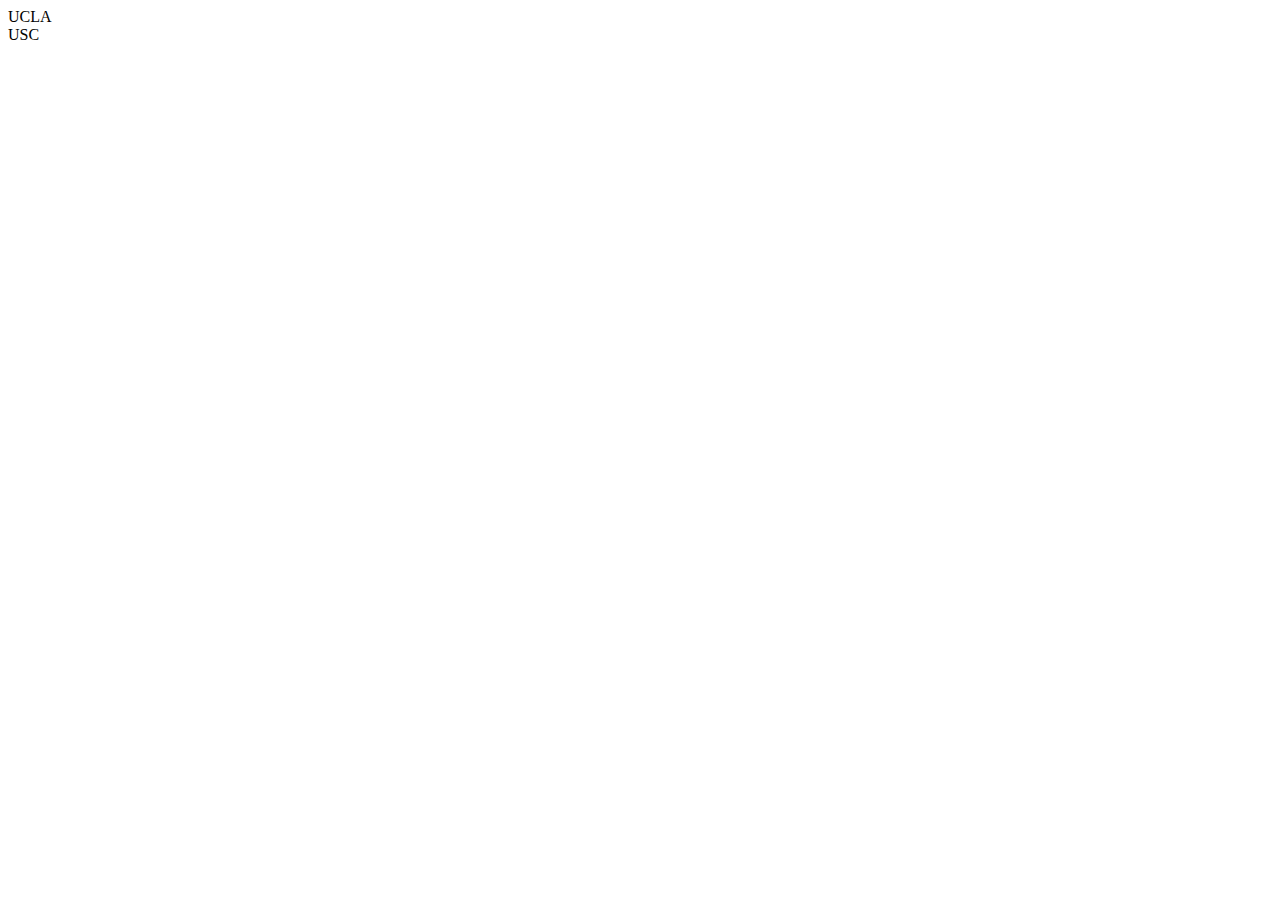
==== index.html @ 3eff333b "Rename back" ====
<!DOCTYPE html>
<html>
<head>
    <title>Snapchess</title>

    <script src="https://ajax.googleapis.com/ajax/libs/jquery/1.11.0/jquery.min.js"></script>

    <script type="text/javascript">

        $(document).ready(function(){

            $('.school').click(function(){

                var school = $(this).data('school');

                sessionStorage['school'] = school;

                location.href = 'index.php';

                // alert(school);

            });

        });

    </script>

</head>
<body>

    <div id="school_selector">

        <div class="school" data-school="ucla" id="school_1">UCLA</div>
        <div class="school" data-school="usc" id="school_2">USC</div>

    </div>

</body>
</html>
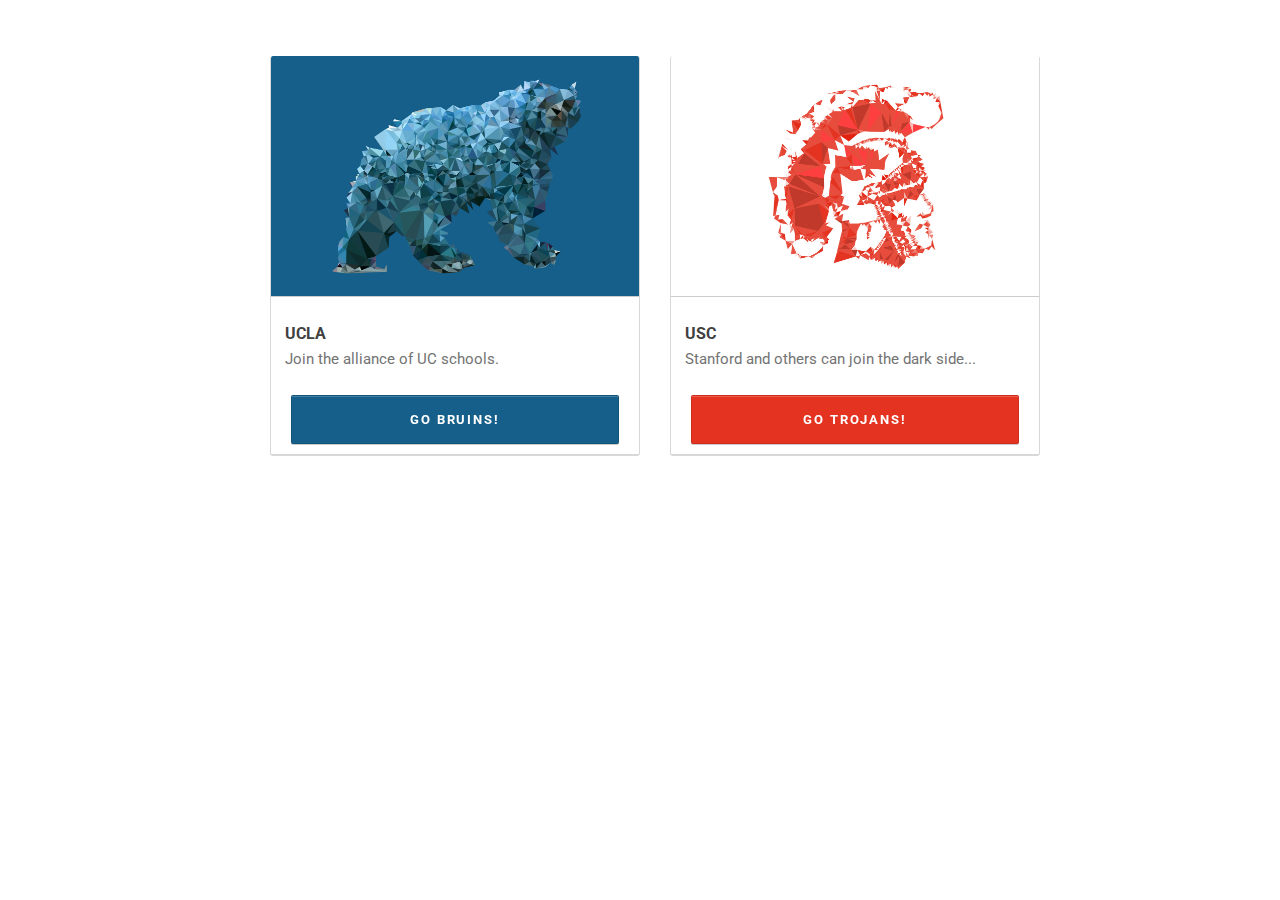
==== commit 32a17b07: "integrated index.html with css" ====
--- a/index.html
+++ b/index.html
@@ -1,6 +1,7 @@
 <!DOCTYPE html>
-<html>
-<head>
+<html lang="en">
+   <head>
+    <meta charset="utf-8">
     <title>Snapchess</title>
 
     <script src="https://ajax.googleapis.com/ajax/libs/jquery/1.11.0/jquery.min.js"></script>
@@ -15,7 +16,7 @@
 
                 sessionStorage['school'] = school;
 
-                location.href = 'index.php';
+                location.href = 'game.php';
 
                 // alert(school);
 
@@ -25,15 +26,205 @@
 
     </script>
 
-</head>
-<body>
-
-    <div id="school_selector">
-
-        <div class="school" data-school="ucla" id="school_1">UCLA</div>
-        <div class="school" data-school="usc" id="school_2">USC</div>
-
-    </div>
+    <meta http-equiv="X-UA-Compatible" content="IE=edge,chrome=1" />
+          <meta name="viewport" content="width=device-width, initial-scale=1.0">
+          <meta name="description" content="">
+          <meta name="author" content="">
+
+          <!-- Le styles -->
+          <link href='http://fonts.googleapis.com/css?family=Roboto:400,300,700' rel='stylesheet' type='text/css'>
+          <link href="assets/css/bootplus.css" rel="stylesheet">
+          <link href="assets/css/bootplus-responsive.css" rel="stylesheet">
+          <style type="text/css">
+          body {
+            padding-top: 46px;
+            padding-bottom: 40px;
+            background: url(http://getcharacters.com/assets/img/bg.jpg);
+            background-size: cover;
+          }
+          .hero-unit h1 {color: #FFF}
+          .hero-unit p {color: #F5F5F5}
+
+          .card.people .card-info {
+             display: block !important;
+             position: relative !important;
+             top: 240px !important;
+             /* display:none !important; */
+             border-top: 1px solid rgba(0,0,0,.2);
+          }
+          .card.people, .card.people .card-top {
+             width: 370px !important;
+             height: 400px !important;
+          }
+          .card.people .card-top.green {
+             background-color: #ffffff;
+          }
+          .btn{
+             line-height:0 !important;
+             position: relative !important;
+             color: #ffffff !important;
+             padding: 1.8em 3em !important;
+             font-weight: 700 !important;
+             letter-spacing: 0.15em !important;
+             text-transform: uppercase !important;
+
+             box-shadow: 0px 1px rgba(0, 0, 0, 0.2), 0px 1px rgba(255, 255, 255, 0.2) inset !important;
+             cursor: pointer !important;
+             text-align: center !important;
+             -webkit-transition: all 0.2s;
+             -moz-transition: all 0.2s;
+             -o-transition: all 0.2s;
+             transition: all 0.2s;
+          } 
+          #btn-ucla {
+             background: #155f8a !important;
+             z-index:5;
+          }
+          button#btn-ucla:hover {
+             background: #03292c !important;
+          }
+          #btn-usc {
+             background: #E43321 !important;
+             z-index:5;
+          }
+          button#btn-usc:hover {
+             background: #C0392B !important;
+          }
+          div.card.people:hover {
+             -moz-box-shadow: 3px 3px 4px #aaa;
+             -webkit-box-shadow: 3px 3px 4px #aaa;
+             box-shadow: 3px 3px 4px #aaa;
+             opacity: 1;
+          }
+          .desc {
+             font-size: 15px !important;
+          }
+          @keyframes "noiseSlide" {
+              from {
+              background-position: 0px 0px;
+          }
+          to {
+              background-position: 471px 0px;
+          }
+          }
+          @-moz-keyframes noiseSlide {
+              from {
+              background-position: 0px 0px;
+          }
+          to {
+              background-position: 471px 0px;
+          }
+          }
+          @-webkit-keyframes "noiseSlide" {
+              from {
+              background-position: 0px 0px;
+          }
+          to {
+              background-position: 471px 0px;
+          }
+          }
+          @-ms-keyframes "noiseSlide" {
+              from {
+              background-position: 0px 0px;
+          }
+          to {
+              background-position: 471px 0px;
+          }
+          }
+          @-o-keyframes "noiseSlide" {
+              from {
+              background-position: 0px 0px;
+          }
+          to {
+              background-position: 471px 0px;
+          }
+          }
+          #noise {
+             background: url(http://getcharacters.com/assets/img/noise.png);
+             position: fixed;
+             top: 0;
+             left: 0;
+             right: 0;
+             bottom: 0;
+             z-index: 1;
+             -webkit-animation: noiseSlide 20s linear infinite;
+             -ms-animation: noiseSlide 20s linear infinite;
+             -o-animation: noiseSlide 20s linear infinite;
+             animation: noiseSlide 20s linear infinite;}
+          }
+          
+           
+           
+          </style>
+          
+          <style>
+          @media (min-width: 1200px) {
+             div.container.marketing {
+                width: 800px !important;
+             }
+             .container,
+            .navbar-static-top .container,
+            .navbar-fixed-top .container,
+            .navbar-fixed-bottom .container {
+                width: 800px !important;
+             }
+           }
+    </style>
+
+          <!-- HTML5 shim, for IE6-8 support of HTML5 elements -->
+          <!--[if lt IE 9]>
+          <script src="../assets/js/html5shiv.js"></script>
+          <![endif]-->
+
+          <!-- Fav and touch icons -->
+          <link rel="apple-touch-icon-precomposed" sizes="144x144" href="assets/ico/apple-touch-icon-144-precomposed.png">
+          <link rel="apple-touch-icon-precomposed" sizes="114x114" href="assets/ico/apple-touch-icon-114-precomposed.png">
+          <link rel="apple-touch-icon-precomposed" sizes="72x72" href="assets/ico/apple-touch-icon-72-precomposed.png">
+                        <link rel="apple-touch-icon-precomposed" href="assets/ico/apple-touch-icon-57-precomposed.png">
+                                       <link rel="shortcut icon" href="assets/ico/favicon.png">
+      </head>
+    <body>
+<div id="noise"></div>
+      <!-- UCLA -->
+      <div class="container marketing" id="school_selector">
+      <div class="span4">
+        <div class="card people">
+         <div class="card-top green">
+            <a href="#">
+               <img src="assets/img/bear3.jpg" alt=""/>
+            </a>
+         </div>
+         <div class="card-info">
+            <br>
+            <a class="title" href="#">UCLA</a>
+            <div class="desc">Join the alliance of UC schools.</div>
+         </div>
+         <div class="card-bottom">
+            <button class="btn btn-block" id="btn-ucla"><div class="school" data-school="ucla" id="school_1">Go Bruins!</div></button>
+         </div>
+      </div>
+   </div>
+
+   <div class="span4">
+      <!-- USC -->
+      <div class="card people">
+         <div class="card-top green">
+            <a href="#">
+               <img src="assets/img/trojan3.jpg" alt=""/>
+            </a>
+         </div>
+         <div class="card-info">
+            <br>
+            <a class="title" href="#">USC</a>
+            <div class="desc">Stanford and others can join the dark side...</div>
+         </div>
+         <div class="card-bottom">
+            <button class="btn btn-block" id="btn-usc"><div class="school" data-school="usc" id="school_2">Go Trojans!</div></button>
+         </div>
+      </div>
+   </div>
+</div>
+
 
 </body>
-</html>
+</html>--- a/assets/css/bootplus-responsive.css
+++ b/assets/css/bootplus-responsive.css
@@ -0,0 +1,1130 @@
+/*!
+ * Bootplus Responsive v1.0.4
+ *
+ * Copyright 2013 Marcello Palmitessa
+ * Licensed under the Apache License v2.0 (http://www.apache.org/licenses/LICENSE-2.0) or the GPL v2.0 (http://www.gnu.org/licenses/gpl-2.0.html)
+ *
+  * based on Twitter Bootstrap v2.3.2
+*/
+
+.clearfix {
+  *zoom: 1;
+}
+
+.clearfix:before,
+.clearfix:after {
+  display: table;
+  line-height: 0;
+  content: "";
+}
+
+.clearfix:after {
+  clear: both;
+}
+
+.hide-text {
+  font: 0/0 a;
+  color: transparent;
+  text-shadow: none;
+  background-color: transparent;
+  border: 0;
+}
+
+.input-block-level {
+  display: block;
+  width: 100%;
+  min-height: 30px;
+  -webkit-box-sizing: border-box;
+     -moz-box-sizing: border-box;
+          box-sizing: border-box;
+}
+
+.no-background {
+  background-image: none;
+  background-repeat: no-repeat;
+}
+
+@-ms-viewport {
+  width: device-width;
+}
+
+.hidden {
+  display: none;
+  visibility: hidden;
+}
+
+.visible-phone {
+  display: none !important;
+}
+
+.visible-tablet {
+  display: none !important;
+}
+
+.hidden-desktop {
+  display: none !important;
+}
+
+.visible-desktop {
+  display: inherit !important;
+}
+
+@media (min-width: 768px) and (max-width: 979px) {
+  .hidden-desktop {
+    display: inherit !important;
+  }
+  .visible-desktop {
+    display: none !important ;
+  }
+  .visible-tablet {
+    display: inherit !important;
+  }
+  .hidden-tablet {
+    display: none !important;
+  }
+}
+
+@media (max-width: 767px) {
+  .hidden-desktop {
+    display: inherit !important;
+  }
+  .visible-desktop {
+    display: none !important;
+  }
+  .visible-phone {
+    display: inherit !important;
+  }
+  .hidden-phone {
+    display: none !important;
+  }
+}
+
+.visible-print {
+  display: none !important;
+}
+
+@media print {
+  .visible-print {
+    display: inherit !important;
+  }
+  .hidden-print {
+    display: none !important;
+  }
+}
+
+@media (min-width: 1200px) {
+  .row {
+    margin-left: -30px;
+    *zoom: 1;
+  }
+  .row:before,
+  .row:after {
+    display: table;
+    line-height: 0;
+    content: "";
+  }
+  .row:after {
+    clear: both;
+  }
+  [class*="span"] {
+    float: left;
+    min-height: 1px;
+    margin-left: 30px;
+  }
+  .container,
+  .navbar-static-top .container,
+  .navbar-fixed-top .container,
+  .navbar-fixed-bottom .container {
+    width: 1170px;
+  }
+  .span12 {
+    width: 1170px;
+  }
+  .span11 {
+    width: 1070px;
+  }
+  .span10 {
+    width: 970px;
+  }
+  .span9 {
+    width: 870px;
+  }
+  .span8 {
+    width: 770px;
+  }
+  .span7 {
+    width: 670px;
+  }
+  .span6 {
+    width: 570px;
+  }
+  .span5 {
+    width: 470px;
+  }
+  .span4 {
+    width: 370px;
+  }
+  .span3 {
+    width: 270px;
+  }
+  .span2 {
+    width: 170px;
+  }
+  .span1 {
+    width: 70px;
+  }
+  .offset12 {
+    margin-left: 1230px;
+  }
+  .offset11 {
+    margin-left: 1130px;
+  }
+  .offset10 {
+    margin-left: 1030px;
+  }
+  .offset9 {
+    margin-left: 930px;
+  }
+  .offset8 {
+    margin-left: 830px;
+  }
+  .offset7 {
+    margin-left: 730px;
+  }
+  .offset6 {
+    margin-left: 630px;
+  }
+  .offset5 {
+    margin-left: 530px;
+  }
+  .offset4 {
+    margin-left: 430px;
+  }
+  .offset3 {
+    margin-left: 330px;
+  }
+  .offset2 {
+    margin-left: 230px;
+  }
+  .offset1 {
+    margin-left: 130px;
+  }
+  .row-fluid {
+    width: 100%;
+    *zoom: 1;
+  }
+  .row-fluid:before,
+  .row-fluid:after {
+    display: table;
+    line-height: 0;
+    content: "";
+  }
+  .row-fluid:after {
+    clear: both;
+  }
+  .row-fluid [class*="span"] {
+    display: block;
+    float: left;
+    width: 100%;
+    min-height: 30px;
+    margin-left: 2.564102564102564%;
+    *margin-left: 2.5109110747408616%;
+    -webkit-box-sizing: border-box;
+       -moz-box-sizing: border-box;
+            box-sizing: border-box;
+  }
+  .row-fluid [class*="span"]:first-child {
+    margin-left: 0;
+  }
+  .row-fluid .controls-row [class*="span"] + [class*="span"] {
+    margin-left: 2.564102564102564%;
+  }
+  .row-fluid .span12 {
+    width: 100%;
+    *width: 99.94680851063829%;
+  }
+  .row-fluid .span11 {
+    width: 91.45299145299145%;
+    *width: 91.39979996362975%;
+  }
+  .row-fluid .span10 {
+    width: 82.90598290598291%;
+    *width: 82.8527914166212%;
+  }
+  .row-fluid .span9 {
+    width: 74.35897435897436%;
+    *width: 74.30578286961266%;
+  }
+  .row-fluid .span8 {
+    width: 65.81196581196582%;
+    *width: 65.75877432260411%;
+  }
+  .row-fluid .span7 {
+    width: 57.26495726495726%;
+    *width: 57.21176577559556%;
+  }
+  .row-fluid .span6 {
+    width: 48.717948717948715%;
+    *width: 48.664757228587014%;
+  }
+  .row-fluid .span5 {
+    width: 40.17094017094017%;
+    *width: 40.11774868157847%;
+  }
+  .row-fluid .span4 {
+    width: 31.623931623931625%;
+    *width: 31.570740134569924%;
+  }
+  .row-fluid .span3 {
+    width: 23.076923076923077%;
+    *width: 23.023731587561375%;
+  }
+  .row-fluid .span2 {
+    width: 14.52991452991453%;
+    *width: 14.476723040552828%;
+  }
+  .row-fluid .span1 {
+    width: 5.982905982905983%;
+    *width: 5.929714493544281%;
+  }
+  .row-fluid .offset12 {
+    margin-left: 105.12820512820512%;
+    *margin-left: 105.02182214948171%;
+  }
+  .row-fluid .offset12:first-child {
+    margin-left: 102.56410256410257%;
+    *margin-left: 102.45771958537915%;
+  }
+  .row-fluid .offset11 {
+    margin-left: 96.58119658119658%;
+    *margin-left: 96.47481360247316%;
+  }
+  .row-fluid .offset11:first-child {
+    margin-left: 94.01709401709402%;
+    *margin-left: 93.91071103837061%;
+  }
+  .row-fluid .offset10 {
+    margin-left: 88.03418803418803%;
+    *margin-left: 87.92780505546462%;
+  }
+  .row-fluid .offset10:first-child {
+    margin-left: 85.47008547008548%;
+    *margin-left: 85.36370249136206%;
+  }
+  .row-fluid .offset9 {
+    margin-left: 79.48717948717949%;
+    *margin-left: 79.38079650845607%;
+  }
+  .row-fluid .offset9:first-child {
+    margin-left: 76.92307692307693%;
+    *margin-left: 76.81669394435352%;
+  }
+  .row-fluid .offset8 {
+    margin-left: 70.94017094017094%;
+    *margin-left: 70.83378796144753%;
+  }
+  .row-fluid .offset8:first-child {
+    margin-left: 68.37606837606839%;
+    *margin-left: 68.26968539734497%;
+  }
+  .row-fluid .offset7 {
+    margin-left: 62.393162393162385%;
+    *margin-left: 62.28677941443899%;
+  }
+  .row-fluid .offset7:first-child {
+    margin-left: 59.82905982905982%;
+    *margin-left: 59.72267685033642%;
+  }
+  .row-fluid .offset6 {
+    margin-left: 53.84615384615384%;
+    *margin-left: 53.739770867430444%;
+  }
+  .row-fluid .offset6:first-child {
+    margin-left: 51.28205128205128%;
+    *margin-left: 51.175668303327875%;
+  }
+  .row-fluid .offset5 {
+    margin-left: 45.299145299145295%;
+    *margin-left: 45.1927623204219%;
+  }
+  .row-fluid .offset5:first-child {
+    margin-left: 42.73504273504273%;
+    *margin-left: 42.62865975631933%;
+  }
+  .row-fluid .offset4 {
+    margin-left: 36.75213675213675%;
+    *margin-left: 36.645753773413354%;
+  }
+  .row-fluid .offset4:first-child {
+    margin-left: 34.18803418803419%;
+    *margin-left: 34.081651209310785%;
+  }
+  .row-fluid .offset3 {
+    margin-left: 28.205128205128204%;
+    *margin-left: 28.0987452264048%;
+  }
+  .row-fluid .offset3:first-child {
+    margin-left: 25.641025641025642%;
+    *margin-left: 25.53464266230224%;
+  }
+  .row-fluid .offset2 {
+    margin-left: 19.65811965811966%;
+    *margin-left: 19.551736679396257%;
+  }
+  .row-fluid .offset2:first-child {
+    margin-left: 17.094017094017094%;
+    *margin-left: 16.98763411529369%;
+  }
+  .row-fluid .offset1 {
+    margin-left: 11.11111111111111%;
+    *margin-left: 11.004728132387708%;
+  }
+  .row-fluid .offset1:first-child {
+    margin-left: 8.547008547008547%;
+    *margin-left: 8.440625568285142%;
+  }
+  input,
+  textarea,
+  .uneditable-input {
+    margin-left: 0;
+  }
+  .controls-row [class*="span"] + [class*="span"] {
+    margin-left: 30px;
+  }
+  input.span12,
+  textarea.span12,
+  .uneditable-input.span12 {
+    width: 1156px;
+  }
+  input.span11,
+  textarea.span11,
+  .uneditable-input.span11 {
+    width: 1056px;
+  }
+  input.span10,
+  textarea.span10,
+  .uneditable-input.span10 {
+    width: 956px;
+  }
+  input.span9,
+  textarea.span9,
+  .uneditable-input.span9 {
+    width: 856px;
+  }
+  input.span8,
+  textarea.span8,
+  .uneditable-input.span8 {
+    width: 756px;
+  }
+  input.span7,
+  textarea.span7,
+  .uneditable-input.span7 {
+    width: 656px;
+  }
+  input.span6,
+  textarea.span6,
+  .uneditable-input.span6 {
+    width: 556px;
+  }
+  input.span5,
+  textarea.span5,
+  .uneditable-input.span5 {
+    width: 456px;
+  }
+  input.span4,
+  textarea.span4,
+  .uneditable-input.span4 {
+    width: 356px;
+  }
+  input.span3,
+  textarea.span3,
+  .uneditable-input.span3 {
+    width: 256px;
+  }
+  input.span2,
+  textarea.span2,
+  .uneditable-input.span2 {
+    width: 156px;
+  }
+  input.span1,
+  textarea.span1,
+  .uneditable-input.span1 {
+    width: 56px;
+  }
+  .thumbnails {
+    margin-left: -30px;
+  }
+  .thumbnails > li {
+    margin-left: 30px;
+  }
+  .row-fluid .thumbnails {
+    margin-left: 0;
+  }
+}
+
+@media (min-width: 768px) and (max-width: 979px) {
+  .row {
+    margin-left: -20px;
+    *zoom: 1;
+  }
+  .row:before,
+  .row:after {
+    display: table;
+    line-height: 0;
+    content: "";
+  }
+  .row:after {
+    clear: both;
+  }
+  [class*="span"] {
+    float: left;
+    min-height: 1px;
+    margin-left: 20px;
+  }
+  .container,
+  .navbar-static-top .container,
+  .navbar-fixed-top .container,
+  .navbar-fixed-bottom .container {
+    width: 724px;
+  }
+  .span12 {
+    width: 724px;
+  }
+  .span11 {
+    width: 662px;
+  }
+  .span10 {
+    width: 600px;
+  }
+  .span9 {
+    width: 538px;
+  }
+  .span8 {
+    width: 476px;
+  }
+  .span7 {
+    width: 414px;
+  }
+  .span6 {
+    width: 352px;
+  }
+  .span5 {
+    width: 290px;
+  }
+  .span4 {
+    width: 228px;
+  }
+  .span3 {
+    width: 166px;
+  }
+  .span2 {
+    width: 104px;
+  }
+  .span1 {
+    width: 42px;
+  }
+  .offset12 {
+    margin-left: 764px;
+  }
+  .offset11 {
+    margin-left: 702px;
+  }
+  .offset10 {
+    margin-left: 640px;
+  }
+  .offset9 {
+    margin-left: 578px;
+  }
+  .offset8 {
+    margin-left: 516px;
+  }
+  .offset7 {
+    margin-left: 454px;
+  }
+  .offset6 {
+    margin-left: 392px;
+  }
+  .offset5 {
+    margin-left: 330px;
+  }
+  .offset4 {
+    margin-left: 268px;
+  }
+  .offset3 {
+    margin-left: 206px;
+  }
+  .offset2 {
+    margin-left: 144px;
+  }
+  .offset1 {
+    margin-left: 82px;
+  }
+  .row-fluid {
+    width: 100%;
+    *zoom: 1;
+  }
+  .row-fluid:before,
+  .row-fluid:after {
+    display: table;
+    line-height: 0;
+    content: "";
+  }
+  .row-fluid:after {
+    clear: both;
+  }
+  .row-fluid [class*="span"] {
+    display: block;
+    float: left;
+    width: 100%;
+    min-height: 30px;
+    margin-left: 2.7624309392265194%;
+    *margin-left: 2.709239449864817%;
+    -webkit-box-sizing: border-box;
+       -moz-box-sizing: border-box;
+            box-sizing: border-box;
+  }
+  .row-fluid [class*="span"]:first-child {
+    margin-left: 0;
+  }
+  .row-fluid .controls-row [class*="span"] + [class*="span"] {
+    margin-left: 2.7624309392265194%;
+  }
+  .row-fluid .span12 {
+    width: 100%;
+    *width: 99.94680851063829%;
+  }
+  .row-fluid .span11 {
+    width: 91.43646408839778%;
+    *width: 91.38327259903608%;
+  }
+  .row-fluid .span10 {
+    width: 82.87292817679558%;
+    *width: 82.81973668743387%;
+  }
+  .row-fluid .span9 {
+    width: 74.30939226519337%;
+    *width: 74.25620077583166%;
+  }
+  .row-fluid .span8 {
+    width: 65.74585635359117%;
+    *width: 65.69266486422946%;
+  }
+  .row-fluid .span7 {
+    width: 57.18232044198895%;
+    *width: 57.12912895262725%;
+  }
+  .row-fluid .span6 {
+    width: 48.61878453038674%;
+    *width: 48.56559304102504%;
+  }
+  .row-fluid .span5 {
+    width: 40.05524861878453%;
+    *width: 40.00205712942283%;
+  }
+  .row-fluid .span4 {
+    width: 31.491712707182323%;
+    *width: 31.43852121782062%;
+  }
+  .row-fluid .span3 {
+    width: 22.92817679558011%;
+    *width: 22.87498530621841%;
+  }
+  .row-fluid .span2 {
+    width: 14.3646408839779%;
+    *width: 14.311449394616199%;
+  }
+  .row-fluid .span1 {
+    width: 5.801104972375691%;
+    *width: 5.747913483013988%;
+  }
+  .row-fluid .offset12 {
+    margin-left: 105.52486187845304%;
+    *margin-left: 105.41847889972962%;
+  }
+  .row-fluid .offset12:first-child {
+    margin-left: 102.76243093922652%;
+    *margin-left: 102.6560479605031%;
+  }
+  .row-fluid .offset11 {
+    margin-left: 96.96132596685082%;
+    *margin-left: 96.8549429881274%;
+  }
+  .row-fluid .offset11:first-child {
+    margin-left: 94.1988950276243%;
+    *margin-left: 94.09251204890089%;
+  }
+  .row-fluid .offset10 {
+    margin-left: 88.39779005524862%;
+    *margin-left: 88.2914070765252%;
+  }
+  .row-fluid .offset10:first-child {
+    margin-left: 85.6353591160221%;
+    *margin-left: 85.52897613729868%;
+  }
+  .row-fluid .offset9 {
+    margin-left: 79.8342541436464%;
+    *margin-left: 79.72787116492299%;
+  }
+  .row-fluid .offset9:first-child {
+    margin-left: 77.07182320441989%;
+    *margin-left: 76.96544022569647%;
+  }
+  .row-fluid .offset8 {
+    margin-left: 71.2707182320442%;
+    *margin-left: 71.16433525332079%;
+  }
+  .row-fluid .offset8:first-child {
+    margin-left: 68.50828729281768%;
+    *margin-left: 68.40190431409427%;
+  }
+  .row-fluid .offset7 {
+    margin-left: 62.70718232044199%;
+    *margin-left: 62.600799341718584%;
+  }
+  .row-fluid .offset7:first-child {
+    margin-left: 59.94475138121547%;
+    *margin-left: 59.838368402492065%;
+  }
+  .row-fluid .offset6 {
+    margin-left: 54.14364640883978%;
+    *margin-left: 54.037263430116376%;
+  }
+  .row-fluid .offset6:first-child {
+    margin-left: 51.38121546961326%;
+    *margin-left: 51.27483249088986%;
+  }
+  .row-fluid .offset5 {
+    margin-left: 45.58011049723757%;
+    *margin-left: 45.47372751851417%;
+  }
+  .row-fluid .offset5:first-child {
+    margin-left: 42.81767955801105%;
+    *margin-left: 42.71129657928765%;
+  }
+  .row-fluid .offset4 {
+    margin-left: 37.01657458563536%;
+    *margin-left: 36.91019160691196%;
+  }
+  .row-fluid .offset4:first-child {
+    margin-left: 34.25414364640884%;
+    *margin-left: 34.14776066768544%;
+  }
+  .row-fluid .offset3 {
+    margin-left: 28.45303867403315%;
+    *margin-left: 28.346655695309746%;
+  }
+  .row-fluid .offset3:first-child {
+    margin-left: 25.69060773480663%;
+    *margin-left: 25.584224756083227%;
+  }
+  .row-fluid .offset2 {
+    margin-left: 19.88950276243094%;
+    *margin-left: 19.783119783707537%;
+  }
+  .row-fluid .offset2:first-child {
+    margin-left: 17.12707182320442%;
+    *margin-left: 17.02068884448102%;
+  }
+  .row-fluid .offset1 {
+    margin-left: 11.32596685082873%;
+    *margin-left: 11.219583872105325%;
+  }
+  .row-fluid .offset1:first-child {
+    margin-left: 8.56353591160221%;
+    *margin-left: 8.457152932878806%;
+  }
+  input,
+  textarea,
+  .uneditable-input {
+    margin-left: 0;
+  }
+  .controls-row [class*="span"] + [class*="span"] {
+    margin-left: 20px;
+  }
+  input.span12,
+  textarea.span12,
+  .uneditable-input.span12 {
+    width: 710px;
+  }
+  input.span11,
+  textarea.span11,
+  .uneditable-input.span11 {
+    width: 648px;
+  }
+  input.span10,
+  textarea.span10,
+  .uneditable-input.span10 {
+    width: 586px;
+  }
+  input.span9,
+  textarea.span9,
+  .uneditable-input.span9 {
+    width: 524px;
+  }
+  input.span8,
+  textarea.span8,
+  .uneditable-input.span8 {
+    width: 462px;
+  }
+  input.span7,
+  textarea.span7,
+  .uneditable-input.span7 {
+    width: 400px;
+  }
+  input.span6,
+  textarea.span6,
+  .uneditable-input.span6 {
+    width: 338px;
+  }
+  input.span5,
+  textarea.span5,
+  .uneditable-input.span5 {
+    width: 276px;
+  }
+  input.span4,
+  textarea.span4,
+  .uneditable-input.span4 {
+    width: 214px;
+  }
+  input.span3,
+  textarea.span3,
+  .uneditable-input.span3 {
+    width: 152px;
+  }
+  input.span2,
+  textarea.span2,
+  .uneditable-input.span2 {
+    width: 90px;
+  }
+  input.span1,
+  textarea.span1,
+  .uneditable-input.span1 {
+    width: 28px;
+  }
+}
+
+@media (max-width: 767px) {
+  body {
+    padding-right: 20px;
+    padding-left: 20px;
+  }
+  .navbar-fixed-top,
+  .navbar-fixed-bottom,
+  .navbar-static-top {
+    margin-right: -20px;
+    margin-left: -20px;
+  }
+  .container-fluid {
+    padding: 0;
+  }
+  .dl-horizontal dt {
+    float: none;
+    width: auto;
+    clear: none;
+    text-align: left;
+  }
+  .dl-horizontal dd {
+    margin-left: 0;
+  }
+  .container {
+    width: auto;
+  }
+  .row-fluid {
+    width: 100%;
+  }
+  .row,
+  .thumbnails {
+    margin-left: 0;
+  }
+  .thumbnails > li {
+    float: none;
+    margin-left: 0;
+  }
+  [class*="span"],
+  .uneditable-input[class*="span"],
+  .row-fluid [class*="span"] {
+    display: block;
+    float: none;
+    width: 100%;
+    margin-left: 0;
+    -webkit-box-sizing: border-box;
+       -moz-box-sizing: border-box;
+            box-sizing: border-box;
+  }
+  .span12,
+  .row-fluid .span12 {
+    width: 100%;
+    -webkit-box-sizing: border-box;
+       -moz-box-sizing: border-box;
+            box-sizing: border-box;
+  }
+  .row-fluid [class*="offset"]:first-child {
+    margin-left: 0;
+  }
+  .input-large,
+  .input-xlarge,
+  .input-xxlarge,
+  input[class*="span"],
+  select[class*="span"],
+  textarea[class*="span"],
+  .uneditable-input {
+    display: block;
+    width: 100%;
+    min-height: 30px;
+    -webkit-box-sizing: border-box;
+       -moz-box-sizing: border-box;
+            box-sizing: border-box;
+  }
+  .input-prepend input,
+  .input-append input,
+  .input-prepend input[class*="span"],
+  .input-append input[class*="span"] {
+    display: inline-block;
+    width: auto;
+  }
+  .controls-row [class*="span"] + [class*="span"] {
+    margin-left: 0;
+  }
+  .modal {
+    position: fixed;
+    top: 20px;
+    right: 20px;
+    left: 20px;
+    width: auto;
+    margin: 0;
+  }
+  .modal.fade {
+    top: -100px;
+  }
+  .modal.fade.in {
+    top: 20px;
+  }
+}
+
+@media (max-width: 480px) {
+  .nav-collapse {
+    -webkit-transform: translate3d(0, 0, 0);
+  }
+  .page-header h1 small {
+    display: block;
+    line-height: 20px;
+  }
+  input[type="checkbox"],
+  input[type="radio"] {
+    border: 1px solid #ccc;
+  }
+  .form-horizontal .control-label {
+    float: none;
+    width: auto;
+    padding-top: 0;
+    text-align: left;
+  }
+  .form-horizontal .controls {
+    margin-left: 0;
+  }
+  .form-horizontal .control-list {
+    padding-top: 0;
+  }
+  .form-horizontal .form-actions {
+    padding-right: 10px;
+    padding-left: 10px;
+  }
+  .media .pull-left,
+  .media .pull-right {
+    display: block;
+    float: none;
+    margin-bottom: 10px;
+  }
+  .media-object {
+    margin-right: 0;
+    margin-left: 0;
+  }
+  .modal {
+    top: 10px;
+    right: 10px;
+    left: 10px;
+  }
+  .modal-header .close {
+    padding: 10px;
+    margin: -10px;
+  }
+  .carousel-caption {
+    position: static;
+  }
+}
+
+@media (max-width: 979px) {
+  body {
+    padding-top: 0;
+  }
+  .navbar-fixed-top,
+  .navbar-fixed-bottom {
+    position: static;
+  }
+  .navbar-fixed-top {
+    margin-bottom: 20px;
+  }
+  .navbar-fixed-bottom {
+    margin-top: 20px;
+  }
+  .navbar-fixed-top .navbar-inner,
+  .navbar-fixed-bottom .navbar-inner {
+    padding: 5px;
+  }
+  .navbar .container {
+    width: auto;
+    padding: 0;
+  }
+  .navbar .brand {
+    padding-right: 10px;
+    padding-left: 10px;
+    margin: 0 0 0 -5px;
+  }
+  .nav-collapse {
+    clear: both;
+  }
+  .nav-collapse .nav {
+    float: none;
+    margin: 0 0 10px;
+  }
+  .nav-collapse .nav > li {
+    float: none;
+  }
+  .nav-collapse .nav > li > a {
+    margin-bottom: 2px;
+  }
+  .nav-collapse .nav > .divider-vertical {
+    display: none;
+  }
+  .nav-collapse .nav .nav-header {
+    color: #737373;
+    text-shadow: none;
+  }
+  .nav-collapse .nav > li > a,
+  .nav-collapse .dropdown-menu a {
+    padding: 9px 15px;
+    font-weight: bold;
+    color: #737373;
+    -webkit-border-radius: 3px;
+       -moz-border-radius: 3px;
+            border-radius: 3px;
+  }
+  .nav-collapse .btn {
+    padding: 4px 10px 4px;
+    font-weight: normal;
+    -webkit-border-radius: 2px;
+       -moz-border-radius: 2px;
+            border-radius: 2px;
+  }
+  .nav-collapse .dropdown-menu li + li a {
+    margin-bottom: 2px;
+  }
+  .nav-collapse .nav > li > a:hover,
+  .nav-collapse .nav > li > a:focus,
+  .nav-collapse .dropdown-menu a:hover,
+  .nav-collapse .dropdown-menu a:focus {
+    background-color: #f5f5f5;
+  }
+  .navbar-inverse .nav-collapse .nav > li > a,
+  .navbar-inverse .nav-collapse .dropdown-menu a {
+    color: #999999;
+  }
+  .navbar-inverse .nav-collapse .nav > li > a:hover,
+  .navbar-inverse .nav-collapse .nav > li > a:focus,
+  .navbar-inverse .nav-collapse .dropdown-menu a:hover,
+  .navbar-inverse .nav-collapse .dropdown-menu a:focus {
+    background-color: #ffffff;
+  }
+  .nav-collapse.in .btn-group {
+    padding: 0;
+    margin-top: 5px;
+  }
+  .nav-collapse .dropdown-menu {
+    position: static;
+    top: auto;
+    left: auto;
+    display: none;
+    float: none;
+    max-width: none;
+    padding: 0;
+    margin: 0 15px;
+    background-color: transparent;
+    border: none;
+    -webkit-border-radius: 0;
+       -moz-border-radius: 0;
+            border-radius: 0;
+    -webkit-box-shadow: none;
+       -moz-box-shadow: none;
+            box-shadow: none;
+  }
+  .nav-collapse .open > .dropdown-menu {
+    display: block;
+  }
+  .nav-collapse .dropdown-menu:before,
+  .nav-collapse .dropdown-menu:after {
+    display: none;
+  }
+  .nav-collapse .dropdown-menu .divider {
+    display: none;
+  }
+  .nav-collapse .nav > li > .dropdown-menu:before,
+  .nav-collapse .nav > li > .dropdown-menu:after {
+    display: none;
+  }
+  .nav-collapse .navbar-form,
+  .nav-collapse .navbar-search {
+    float: none;
+    padding: 10px 15px;
+    margin: 10px 0;
+    border-top: 1px solid #f5f5f5;
+    border-bottom: 1px solid #f5f5f5;
+    -webkit-box-shadow: inset 0 1px 0 rgba(255, 255, 255, 0.1), 0 1px 0 rgba(255, 255, 255, 0.1);
+       -moz-box-shadow: inset 0 1px 0 rgba(255, 255, 255, 0.1), 0 1px 0 rgba(255, 255, 255, 0.1);
+            box-shadow: inset 0 1px 0 rgba(255, 255, 255, 0.1), 0 1px 0 rgba(255, 255, 255, 0.1);
+  }
+  .navbar-inverse .nav-collapse .navbar-form,
+  .navbar-inverse .nav-collapse .navbar-search {
+    border-top-color: #ffffff;
+    border-bottom-color: #ffffff;
+  }
+  .navbar .nav-collapse .nav.pull-right {
+    float: none;
+    margin-left: 0;
+  }
+  .nav-collapse,
+  .nav-collapse.collapse {
+    height: 0;
+    overflow: hidden;
+  }
+  .navbar .btn-navbar {
+    display: block;
+  }
+  .navbar-static .navbar-inner {
+    padding-right: 10px;
+    padding-left: 10px;
+  }
+}
+
+@media (min-width: 980px) {
+  .nav-collapse.collapse {
+    height: auto !important;
+    overflow: visible !important;
+  }
+}
+
+@media (max-width: 979px) {
+  .nav-collapse .nav > li > a,
+  .nav-collapse .dropdown-menu a {
+    border: 0;
+    border-left: 2px solid transparent;
+    -webkit-border-radius: 0;
+       -moz-border-radius: 0;
+            border-radius: 0;
+  }
+  .nav-collapse .nav > li > a:hover,
+  .nav-collapse .nav > li > a:focus,
+  .nav-collapse .dropdown-menu a:hover,
+  .nav-collapse .dropdown-menu a:focus {
+    border-color: #427fed;
+  }
+}
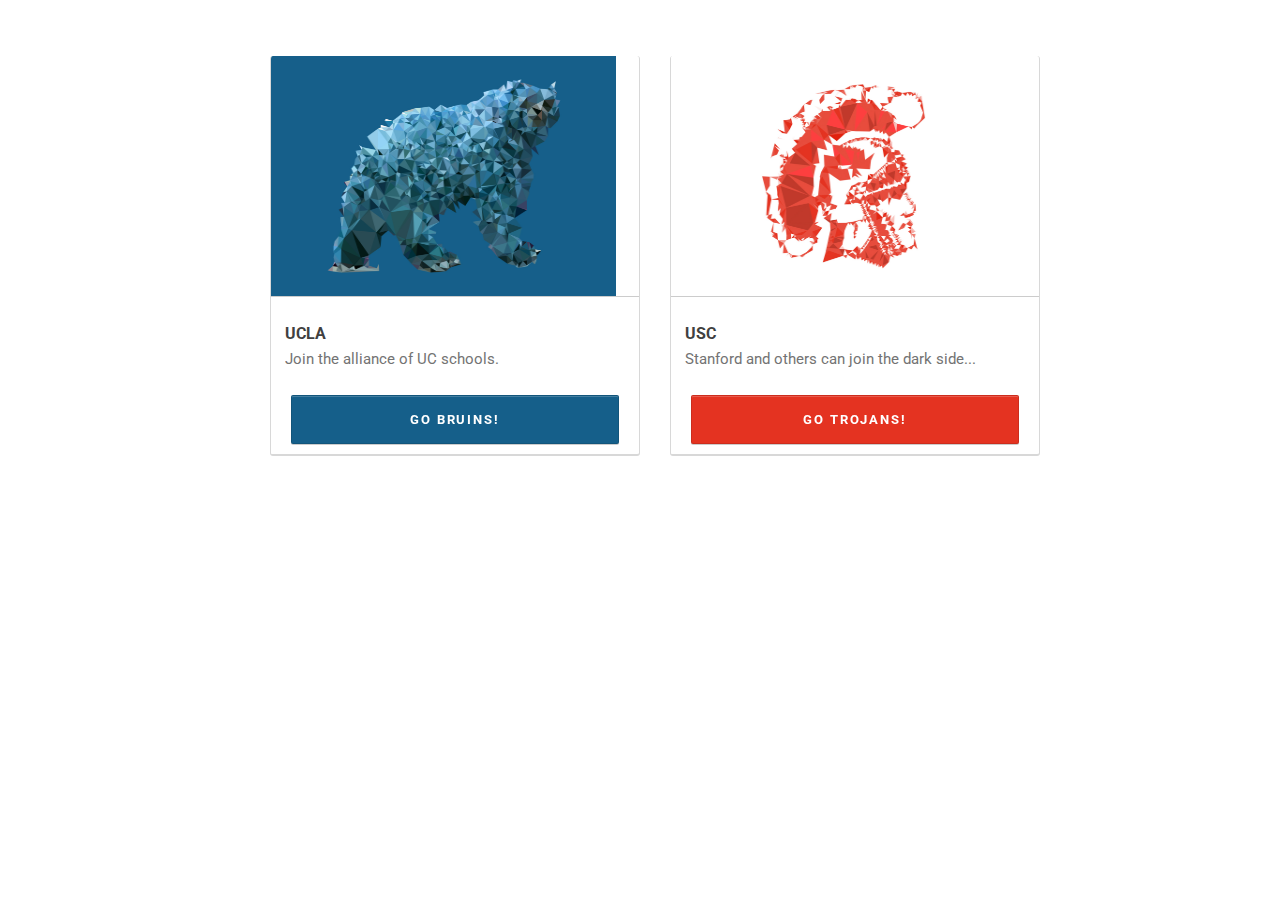
==== commit 4f57f2c8: "homepage made responsive" ====
--- a/index.html
+++ b/index.html
@@ -16,7 +16,7 @@
 
                 sessionStorage['school'] = school;
 
-                location.href = 'game.php';
+                location.href = 'index.php';
 
                 // alert(school);
 
@@ -53,7 +53,7 @@
              border-top: 1px solid rgba(0,0,0,.2);
           }
           .card.people, .card.people .card-top {
-             width: 370px !important;
+             width: 345px !important;
              height: 400px !important;
           }
           .card.people .card-top.green {
@@ -98,6 +98,9 @@
           }
           .desc {
              font-size: 15px !important;
+          }
+          img {
+            height: 240px !important;
           }
           @keyframes "noiseSlide" {
               from {
@@ -168,6 +171,9 @@
             .navbar-fixed-bottom .container {
                 width: 800px !important;
              }
+             .card.people {
+                width: 370px !important;
+             } 
            }
     </style>
 
@@ -200,7 +206,7 @@
             <div class="desc">Join the alliance of UC schools.</div>
          </div>
          <div class="card-bottom">
-            <button class="btn btn-block" id="btn-ucla"><div class="school" data-school="ucla" id="school_1">Go Bruins!</div></button>
+            <div class="school" data-school="ucla" id="school_1"><button class="btn btn-block" id="btn-ucla">Go Bruins!</button></div>
          </div>
       </div>
    </div>
@@ -219,7 +225,7 @@
             <div class="desc">Stanford and others can join the dark side...</div>
          </div>
          <div class="card-bottom">
-            <button class="btn btn-block" id="btn-usc"><div class="school" data-school="usc" id="school_2">Go Trojans!</div></button>
+            <div class="school" data-school="usc" id="school_2"><button class="btn btn-block" id="btn-usc">Go Trojans!</button></div>
          </div>
       </div>
    </div>
@@ -227,4 +233,4 @@
 
 
 </body>
-</html>+</html>
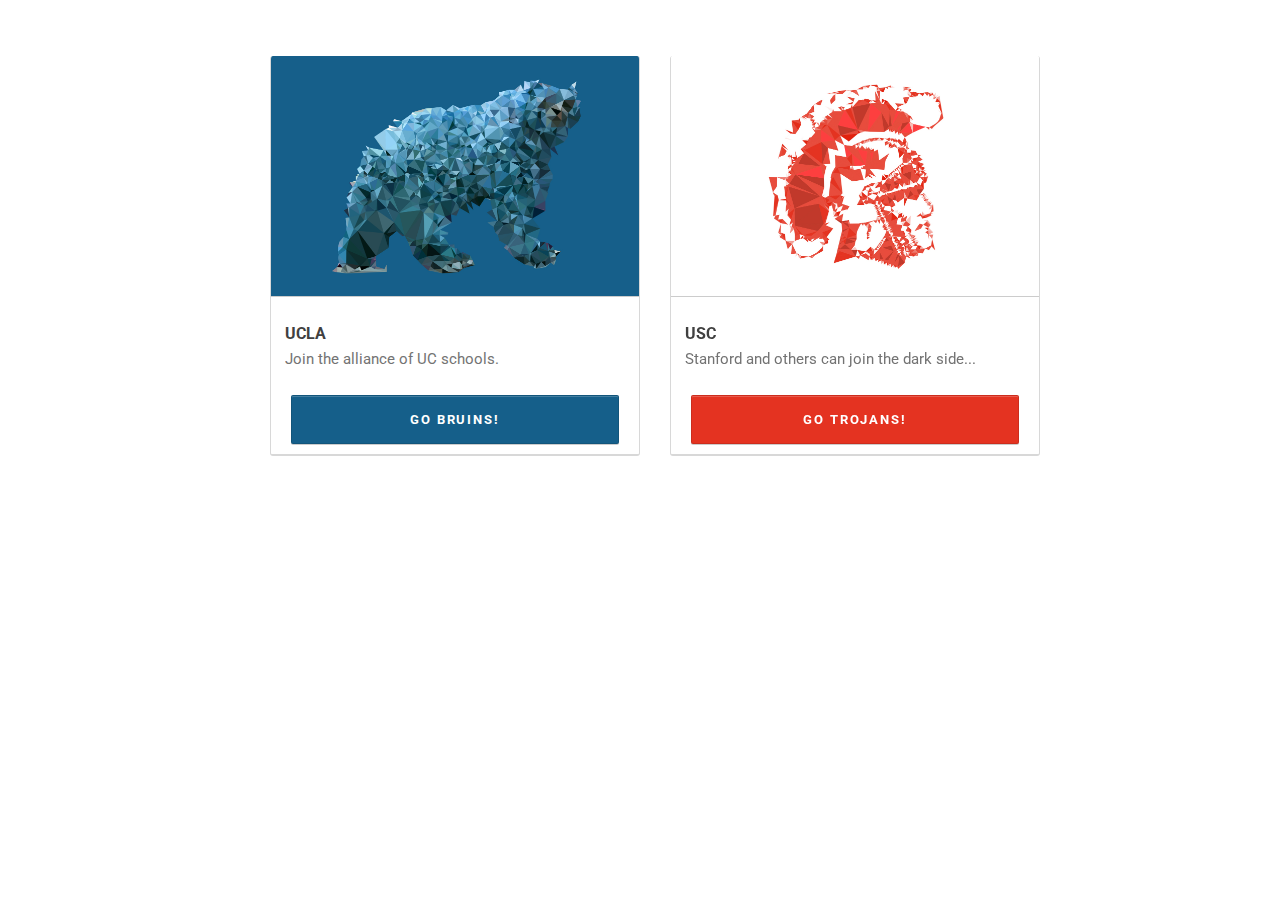
==== commit 575a98b1: "latest stuff and stuff" ====
--- a/index.html
+++ b/index.html
@@ -1,6 +1,6 @@
 <!DOCTYPE html>
 <html lang="en">
-   <head>
+<head>
     <meta charset="utf-8">
     <title>Snapchess</title>
 
@@ -8,15 +8,15 @@
 
     <script type="text/javascript">
 
-        $(document).ready(function(){
-
-            $('.school').click(function(){
+        $(document).ready(function () {
+
+            $('.school').click(function () {
 
                 var school = $(this).data('school');
 
                 sessionStorage['school'] = school;
 
-                location.href = 'index.php';
+                location.href = 'game.php';
 
                 // alert(school);
 
@@ -26,211 +26,230 @@
 
     </script>
 
-    <meta http-equiv="X-UA-Compatible" content="IE=edge,chrome=1" />
-          <meta name="viewport" content="width=device-width, initial-scale=1.0">
-          <meta name="description" content="">
-          <meta name="author" content="">
-
-          <!-- Le styles -->
-          <link href='http://fonts.googleapis.com/css?family=Roboto:400,300,700' rel='stylesheet' type='text/css'>
-          <link href="assets/css/bootplus.css" rel="stylesheet">
-          <link href="assets/css/bootplus-responsive.css" rel="stylesheet">
-          <style type="text/css">
-          body {
+    <meta http-equiv="X-UA-Compatible" content="IE=edge,chrome=1"/>
+    <meta name="viewport" content="width=device-width, initial-scale=1.0">
+    <meta name="description" content="">
+    <meta name="author" content="">
+
+    <!-- Le styles -->
+    <link href='http://fonts.googleapis.com/css?family=Roboto:400,300,700' rel='stylesheet' type='text/css'>
+    <link href="assets/css/bootplus.css" rel="stylesheet">
+    <link href="assets/css/bootplus-responsive.css" rel="stylesheet">
+    <style type="text/css">
+        body {
             padding-top: 46px;
             padding-bottom: 40px;
             background: url(http://getcharacters.com/assets/img/bg.jpg);
             background-size: cover;
-          }
-          .hero-unit h1 {color: #FFF}
-          .hero-unit p {color: #F5F5F5}
-
-          .card.people .card-info {
-             display: block !important;
-             position: relative !important;
-             top: 240px !important;
-             /* display:none !important; */
-             border-top: 1px solid rgba(0,0,0,.2);
-          }
-          .card.people, .card.people .card-top {
-             width: 345px !important;
-             height: 400px !important;
-          }
-          .card.people .card-top.green {
-             background-color: #ffffff;
-          }
-          .btn{
-             line-height:0 !important;
-             position: relative !important;
-             color: #ffffff !important;
-             padding: 1.8em 3em !important;
-             font-weight: 700 !important;
-             letter-spacing: 0.15em !important;
-             text-transform: uppercase !important;
-
-             box-shadow: 0px 1px rgba(0, 0, 0, 0.2), 0px 1px rgba(255, 255, 255, 0.2) inset !important;
-             cursor: pointer !important;
-             text-align: center !important;
-             -webkit-transition: all 0.2s;
-             -moz-transition: all 0.2s;
-             -o-transition: all 0.2s;
-             transition: all 0.2s;
-          } 
-          #btn-ucla {
-             background: #155f8a !important;
-             z-index:5;
-          }
-          button#btn-ucla:hover {
-             background: #03292c !important;
-          }
-          #btn-usc {
-             background: #E43321 !important;
-             z-index:5;
-          }
-          button#btn-usc:hover {
-             background: #C0392B !important;
-          }
-          div.card.people:hover {
-             -moz-box-shadow: 3px 3px 4px #aaa;
-             -webkit-box-shadow: 3px 3px 4px #aaa;
-             box-shadow: 3px 3px 4px #aaa;
-             opacity: 1;
-          }
-          .desc {
-             font-size: 15px !important;
-          }
-          img {
-            height: 240px !important;
-          }
-          @keyframes "noiseSlide" {
-              from {
-              background-position: 0px 0px;
-          }
-          to {
-              background-position: 471px 0px;
-          }
-          }
-          @-moz-keyframes noiseSlide {
-              from {
-              background-position: 0px 0px;
-          }
-          to {
-              background-position: 471px 0px;
-          }
-          }
-          @-webkit-keyframes "noiseSlide" {
-              from {
-              background-position: 0px 0px;
-          }
-          to {
-              background-position: 471px 0px;
-          }
-          }
-          @-ms-keyframes "noiseSlide" {
-              from {
-              background-position: 0px 0px;
-          }
-          to {
-              background-position: 471px 0px;
-          }
-          }
-          @-o-keyframes "noiseSlide" {
-              from {
-              background-position: 0px 0px;
-          }
-          to {
-              background-position: 471px 0px;
-          }
-          }
-          #noise {
-             background: url(http://getcharacters.com/assets/img/noise.png);
-             position: fixed;
-             top: 0;
-             left: 0;
-             right: 0;
-             bottom: 0;
-             z-index: 1;
-             -webkit-animation: noiseSlide 20s linear infinite;
-             -ms-animation: noiseSlide 20s linear infinite;
-             -o-animation: noiseSlide 20s linear infinite;
-             animation: noiseSlide 20s linear infinite;}
-          }
-          
-           
-           
-          </style>
-          
-          <style>
-          @media (min-width: 1200px) {
-             div.container.marketing {
+        }
+
+        .hero-unit h1 {
+            color: #FFF
+        }
+
+        .hero-unit p {
+            color: #F5F5F5
+        }
+
+        .card.people .card-info {
+            display: block !important;
+            position: relative !important;
+            top: 240px !important;
+            /* display:none !important; */
+            border-top: 1px solid rgba(0, 0, 0, .2);
+        }
+
+        .card.people, .card.people .card-top {
+            width: 370px !important;
+            height: 400px !important;
+        }
+
+        .card.people .card-top.green {
+            background-color: #ffffff;
+        }
+
+        .btn {
+            line-height: 0 !important;
+            position: relative !important;
+            color: #ffffff !important;
+            padding: 1.8em 3em !important;
+            font-weight: 700 !important;
+            letter-spacing: 0.15em !important;
+            text-transform: uppercase !important;
+
+            box-shadow: 0px 1px rgba(0, 0, 0, 0.2), 0px 1px rgba(255, 255, 255, 0.2) inset !important;
+            cursor: pointer !important;
+            text-align: center !important;
+            -webkit-transition: all 0.2s;
+            -moz-transition: all 0.2s;
+            -o-transition: all 0.2s;
+            transition: all 0.2s;
+        }
+
+        #btn-ucla {
+            background: #155f8a !important;
+            z-index: 5;
+        }
+
+        button#btn-ucla:hover {
+            background: #03292c !important;
+        }
+
+        #btn-usc {
+            background: #E43321 !important;
+            z-index: 5;
+        }
+
+        button#btn-usc:hover {
+            background: #C0392B !important;
+        }
+
+        div.card.people:hover {
+            -moz-box-shadow: 3px 3px 4px #aaa;
+            -webkit-box-shadow: 3px 3px 4px #aaa;
+            box-shadow: 3px 3px 4px #aaa;
+            opacity: 1;
+        }
+
+        .desc {
+            font-size: 15px !important;
+        }
+
+        @keyframes "noiseSlide" {
+            from {
+                background-position: 0px 0px;
+            }
+            to {
+                background-position: 471px 0px;
+            }
+        }
+
+        @-moz-keyframes noiseSlide {
+            from {
+                background-position: 0px 0px;
+            }
+            to {
+                background-position: 471px 0px;
+            }
+        }
+
+        @-webkit-keyframes "noiseSlide" {
+            from {
+                background-position: 0px 0px;
+            }
+            to {
+                background-position: 471px 0px;
+            }
+        }
+
+        @-ms-keyframes "noiseSlide" {
+            from {
+                background-position: 0px 0px;
+            }
+            to {
+                background-position: 471px 0px;
+            }
+        }
+
+        @-o-keyframes "noiseSlide" {
+            from {
+                background-position: 0px 0px;
+            }
+            to {
+                background-position: 471px 0px;
+            }
+        }
+
+        #noise {
+            background: url(http://getcharacters.com/assets/img/noise.png);
+            position: fixed;
+            top: 0;
+            left: 0;
+            right: 0;
+            bottom: 0;
+            z-index: -1;
+            -webkit-animation: noiseSlide 20s linear infinite;
+            -ms-animation: noiseSlide 20s linear infinite;
+            -o-animation: noiseSlide 20s linear infinite;
+            animation: noiseSlide 20s linear infinite;
+        }
+
+
+    </style>
+
+    <style>
+        @media (min-width: 1200px) {
+            div.container.marketing {
                 width: 800px !important;
-             }
-             .container,
+            }
+
+            .container,
             .navbar-static-top .container,
             .navbar-fixed-top .container,
             .navbar-fixed-bottom .container {
                 width: 800px !important;
-             }
-             .card.people {
-                width: 370px !important;
-             } 
-           }
+            }
+        }
     </style>
 
-          <!-- HTML5 shim, for IE6-8 support of HTML5 elements -->
-          <!--[if lt IE 9]>
-          <script src="../assets/js/html5shiv.js"></script>
-          <![endif]-->
-
-          <!-- Fav and touch icons -->
-          <link rel="apple-touch-icon-precomposed" sizes="144x144" href="assets/ico/apple-touch-icon-144-precomposed.png">
-          <link rel="apple-touch-icon-precomposed" sizes="114x114" href="assets/ico/apple-touch-icon-114-precomposed.png">
-          <link rel="apple-touch-icon-precomposed" sizes="72x72" href="assets/ico/apple-touch-icon-72-precomposed.png">
-                        <link rel="apple-touch-icon-precomposed" href="assets/ico/apple-touch-icon-57-precomposed.png">
-                                       <link rel="shortcut icon" href="assets/ico/favicon.png">
-      </head>
-    <body>
+    <!-- HTML5 shim, for IE6-8 support of HTML5 elements -->
+    <!--[if lt IE 9]>
+    <script src="../assets/js/html5shiv.js"></script>
+    <![endif]-->
+
+    <!-- Fav and touch icons -->
+    <link rel="apple-touch-icon-precomposed" sizes="144x144" href="assets/ico/apple-touch-icon-144-precomposed.png">
+    <link rel="apple-touch-icon-precomposed" sizes="114x114" href="assets/ico/apple-touch-icon-114-precomposed.png">
+    <link rel="apple-touch-icon-precomposed" sizes="72x72" href="assets/ico/apple-touch-icon-72-precomposed.png">
+    <link rel="apple-touch-icon-precomposed" href="assets/ico/apple-touch-icon-57-precomposed.png">
+    <link rel="shortcut icon" href="assets/ico/favicon.png">
+</head>
+<body>
+<!-- UCLA -->
+<div class="container marketing" id="school_selector">
+
+    <div class="span4">
+        <div class="card people school" data-school="ucla" id="school_1">
+            <div class="card-top green">
+                <a href="#">
+                    <img src="assets/img/bear3.jpg" alt=""/>
+                </a>
+            </div>
+            <div class="card-info">
+                <br>
+                <a class="title" href="#">UCLA</a>
+
+                <div class="desc">Join the alliance of UC schools.</div>
+            </div>
+            <div class="card-bottom">
+                <button class="btn btn-block" id="btn-ucla">Go Bruins!</button>
+            </div>
+        </div>
+    </div>
+
+    <div class="span4">
+        <!-- USC -->
+        <div class="card people school" data-school="usc" id="school_2">
+            <div class="card-top green">
+                <a href="#">
+                    <img src="assets/img/trojan3.jpg" alt=""/>
+                </a>
+            </div>
+            <div class="card-info">
+                <br>
+                <a class="title" href="#">USC</a>
+
+                <div class="desc">Stanford and others can join the dark side...</div>
+            </div>
+            <div class="card-bottom">
+                <button class="btn btn-block" id="btn-usc">Go Trojans!</button>
+            </div>
+        </div>
+    </div>
+</div>
+
+
 <div id="noise"></div>
-      <!-- UCLA -->
-      <div class="container marketing" id="school_selector">
-      <div class="span4">
-        <div class="card people">
-         <div class="card-top green">
-            <a href="#">
-               <img src="assets/img/bear3.jpg" alt=""/>
-            </a>
-         </div>
-         <div class="card-info">
-            <br>
-            <a class="title" href="#">UCLA</a>
-            <div class="desc">Join the alliance of UC schools.</div>
-         </div>
-         <div class="card-bottom">
-            <div class="school" data-school="ucla" id="school_1"><button class="btn btn-block" id="btn-ucla">Go Bruins!</button></div>
-         </div>
-      </div>
-   </div>
-
-   <div class="span4">
-      <!-- USC -->
-      <div class="card people">
-         <div class="card-top green">
-            <a href="#">
-               <img src="assets/img/trojan3.jpg" alt=""/>
-            </a>
-         </div>
-         <div class="card-info">
-            <br>
-            <a class="title" href="#">USC</a>
-            <div class="desc">Stanford and others can join the dark side...</div>
-         </div>
-         <div class="card-bottom">
-            <div class="school" data-school="usc" id="school_2"><button class="btn btn-block" id="btn-usc">Go Trojans!</button></div>
-         </div>
-      </div>
-   </div>
-</div>
-
 
 </body>
 </html>
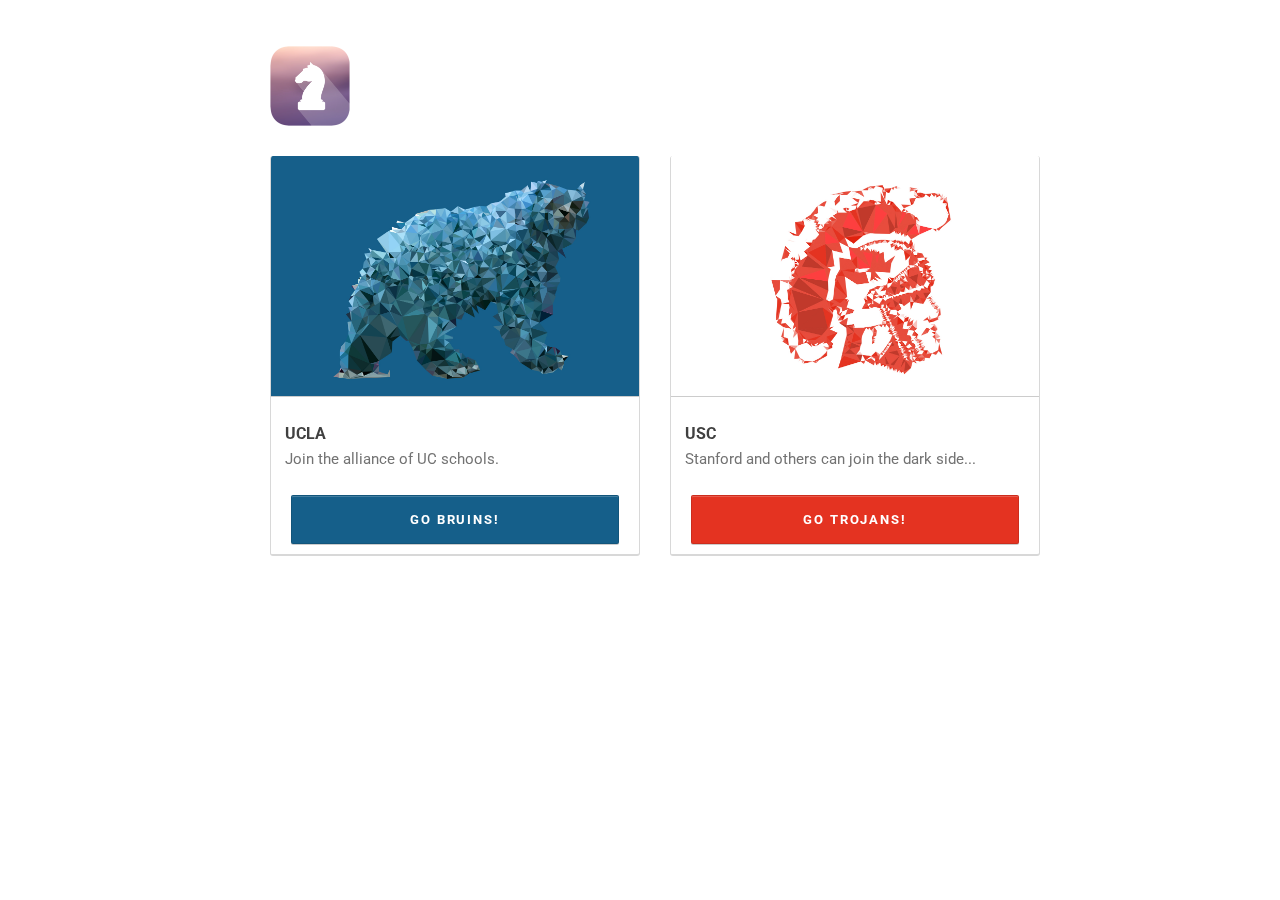
==== commit 0c62e127: "logo added" ====
--- a/index.html
+++ b/index.html
@@ -1,3 +1,4 @@
+
 <!DOCTYPE html>
 <html lang="en">
 <head>
@@ -60,7 +61,7 @@
         }
 
         .card.people, .card.people .card-top {
-            width: 370px !important;
+            width: 340px !important;
             height: 400px !important;
         }
 
@@ -109,6 +110,10 @@
             -webkit-box-shadow: 3px 3px 4px #aaa;
             box-shadow: 3px 3px 4px #aaa;
             opacity: 1;
+        }
+        img {
+            width: 380px;
+            max-width: none;
         }
 
         .desc {
@@ -189,6 +194,10 @@
             .navbar-fixed-bottom .container {
                 width: 800px !important;
             }
+
+            .card.people {
+                width: 370px !important;
+            }
         }
     </style>
 
@@ -206,8 +215,12 @@
 </head>
 <body>
 <!-- UCLA -->
+
 <div class="container marketing" id="school_selector">
-
+    <img src="assets/img/logo1.png" style="width:80px; margin-left: 30px;">
+    <img src="assets/img/logo5.png" style="width:200px; margin-left: 10px;">
+    <br>
+    <br>
     <div class="span4">
         <div class="card people school" data-school="ucla" id="school_1">
             <div class="card-top green">
